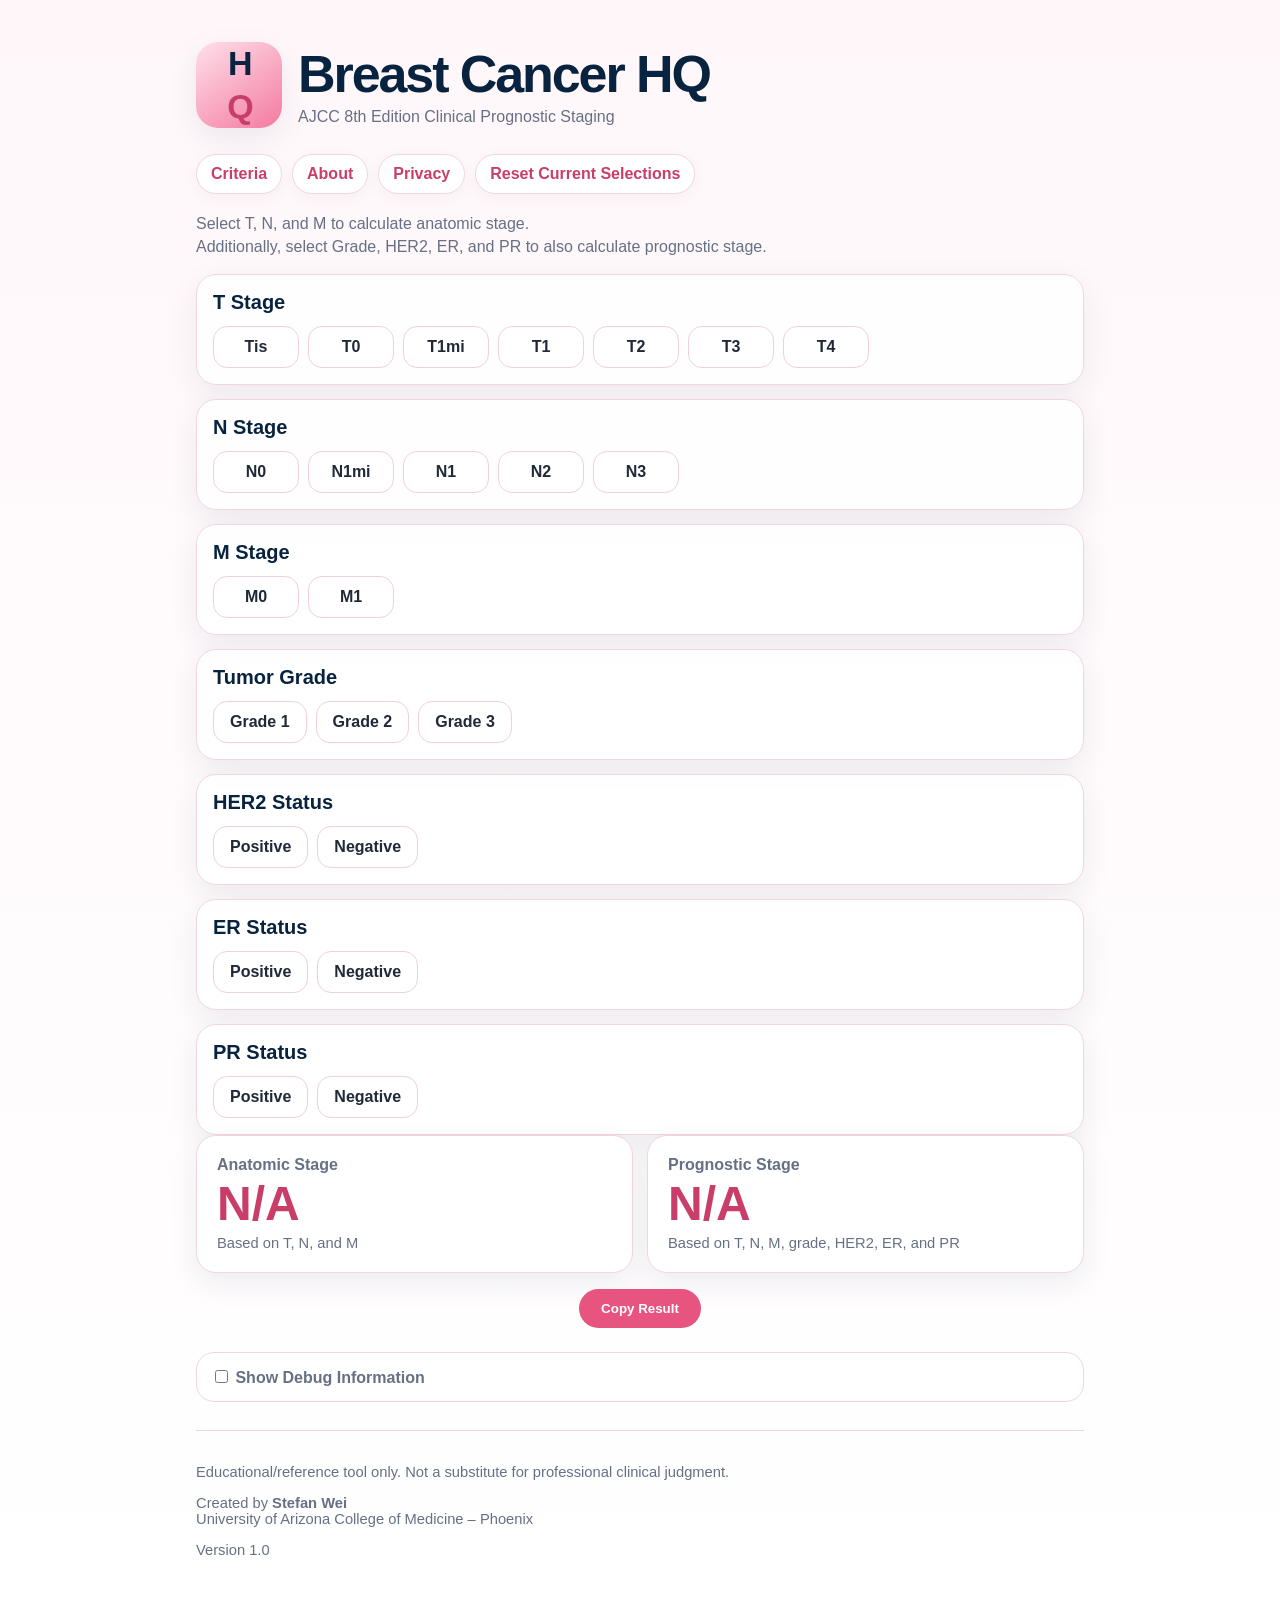
==== index.html @ 84e8aa9a "Update index.html" ====
<!-- redeploy -->
<!doctype html>
<html lang="en">
<head>
  <meta charset="utf-8" />
  <meta name="viewport" content="width=device-width, initial-scale=1" />
  <title>Breast Cancer HQ</title>
  <link rel="stylesheet" href="styles.css" />
</head>
<body>
  <main class="app">
    <header class="hero">
      <div class="logo-mark">H<span>Q</span></div>
      <div>
        <h1>Breast Cancer HQ</h1>
        <p>AJCC 8th Edition Clinical Prognostic Staging</p>
      </div>
    </header>

    <nav class="top-actions">
      <a href="criteria.html">Criteria</a>
      <a href="about.html">About</a>
      <a href="privacy.html">Privacy</a>
      <button id="resetBtn" type="button">Reset Current Selections</button>
    </nav>

    <p id="helperText" class="helper">
      Select T, N, and M to calculate anatomic stage.<br>
      Additionally, select Grade, HER2, ER, and PR to also calculate prognostic stage.
    </p>

    <section id="controls" class="controls"></section>

      <section class="results">
      <article class="result-card">
        <p>Anatomic Stage</p>
        <h2 id="anatomicResult">N/A</h2>
        <span>Based on T, N, and M</span>
      </article>

      <article class="result-card">
        <p>Prognostic Stage</p>
        <h2 id="prognosticResult">N/A</h2>
        <span>Based on T, N, M, grade, HER2, ER, and PR</span>
      </article>
    </section>

    <div class="result-actions">
      <button id="copyBtn" class="copy-button">
        Copy Result
      </button>
    </div>

    <section class="debug">
      <label>
        <input id="debugToggle" type="checkbox" />
        Show Debug Information
      </label>
      <pre id="debugBox" hidden></pre>
    </section>

    <footer>
      <p>Educational/reference tool only. Not a substitute for professional clinical judgment.</p>
      <p>Created by <strong>Stefan Wei</strong><br>University of Arizona College of Medicine – Phoenix</p>
      <p>Version 1.0</p>
    </footer>
  </main>

  <script src="app.js"></script>
</body>
</html>
---- styles.css ----
* {
  box-sizing: border-box;
}

:root {
  --navy: #08233f;
  --pink: #e75480;
  --pink-dark: #c93e68;
  --bg: #fff7fa;
  --card: #ffffff;
  --muted: #667085;
  --border: #f1d6df;
  --shadow: 0 10px 30px rgba(8, 35, 63, 0.08);
}

body {
  margin: 0;
  font-family: -apple-system, BlinkMacSystemFont, "Segoe UI", Roboto, Helvetica, Arial, sans-serif;
  background: linear-gradient(180deg, #fff7fa 0%, #ffffff 100%);
  color: var(--navy);
}

.app {
  max-width: 920px;
  margin: 0 auto;
  padding: 24px 16px 48px;
}

.hero {
  display: flex;
  align-items: center;
  gap: 16px;
  padding: 18px 0 12px;
}

.logo-mark {
  width: 86px;
  height: 86px;
  border-radius: 22px;
  background: linear-gradient(145deg, #ffe0ea, #f37aa0);
  display: grid;
  place-items: center;
  font-size: 34px;
  font-weight: 900;
  letter-spacing: -0.08em;
  color: var(--navy);
  box-shadow: var(--shadow);
}

.logo-mark span {
  color: var(--pink-dark);
}

h1 {
  margin: 0;
  font-size: clamp(2rem, 5vw, 3.25rem);
  letter-spacing: -0.04em;
}

.hero p {
  margin: 4px 0 0;
  color: var(--muted);
  font-size: 1rem;
}

.top-actions {
  display: flex;
  gap: 10px;
  flex-wrap: wrap;
  margin: 14px 0 18px;
}

.top-actions a,
.top-actions button {
  border: 1px solid var(--border);
  background: var(--card);
  color: var(--pink-dark);
  border-radius: 999px;
  padding: 10px 14px;
  font-weight: 700;
  font-size: 1rem;
  text-decoration: none;
  cursor: pointer;
  box-shadow: 0 4px 16px rgba(8, 35, 63, 0.04);
}

.results {
  display: grid;
  grid-template-columns: repeat(2, minmax(0, 1fr));
  gap: 14px;
  margin-bottom: 12px;
}

.result-card {
  background: var(--card);
  border: 1px solid var(--border);
  border-radius: 20px;
  padding: 20px;
  box-shadow: var(--shadow);
}

.result-card p {
  margin: 0;
  color: var(--muted);
  font-weight: 700;
}

.result-card h2 {
  margin: 6px 0;
  font-size: 3rem;
  color: var(--pink-dark);
  line-height: 1;
}

.result-card span {
  color: var(--muted);
  font-size: 0.92rem;
}

.helper {
  color: var(--muted);
  line-height: 1.45;
}

.controls {
  display: grid;
  gap: 14px;
}

.section-card {
  background: rgba(255,255,255,0.92);
  border: 1px solid var(--border);
  border-radius: 20px;
  padding: 16px;
  box-shadow: var(--shadow);
}

.section-card h3 {
  margin: 0 0 12px;
  font-size: 1.25rem;
}

.button-row {
  display: flex;
  flex-wrap: wrap;
  gap: 9px;
}

.choice {
  border: 1px solid #efd1db;
  background: #fff;
  color: #1f2937;
  border-radius: 14px;
  padding: 11px 16px;
  font-size: 1rem;
  font-weight: 700;
  cursor: pointer;
  min-width: 86px;
}

.choice.selected {
  background: linear-gradient(135deg, var(--pink), #f0799f);
  border-color: var(--pink);
  color: white;
}

.debug {
  margin-top: 18px;
  background: var(--card);
  border: 1px solid var(--border);
  border-radius: 18px;
  padding: 14px;
}

.debug label {
  font-weight: 700;
  color: var(--muted);
}

pre {
  white-space: pre-wrap;
  background: #0b1220;
  color: #e5e7eb;
  border-radius: 14px;
  padding: 14px;
  overflow: auto;
}

footer {
  border-top: 1px solid var(--border);
  margin-top: 28px;
  padding-top: 18px;
  color: var(--muted);
  font-size: 0.92rem;
}

.content-page {
  background: var(--card);
  border: 1px solid var(--border);
  border-radius: 22px;
  padding: 22px;
  box-shadow: var(--shadow);
}

.content-page h2 {
  margin-top: 24px;
}

.definition {
  padding: 14px;
  border-radius: 16px;
  background: #fff7fa;
  border: 1px solid var(--border);
  margin: 10px 0;
}

.definition strong {
  display: block;
  margin-bottom: 4px;
}

@media (max-width: 700px) {
  .results {
    grid-template-columns: 1fr;
  }

  .hero {
    align-items: flex-start;
  }

  .logo-mark {
    width: 72px;
    height: 72px;
    font-size: 28px;
  }

  .result-card h2 {
    font-size: 2.6rem;
  }
}

.result-actions {
  display: flex;
  justify-content: center;
  margin-top: 16px;
  margin-bottom: 24px;
}

.copy-button {
  border: none;
  background: var(--pink);
  color: white;
  font-weight: 700;
  border-radius: 999px;
  padding: 12px 22px;
  cursor: pointer;
}

.copy-button:hover {
  background: var(--pink-dark);
}
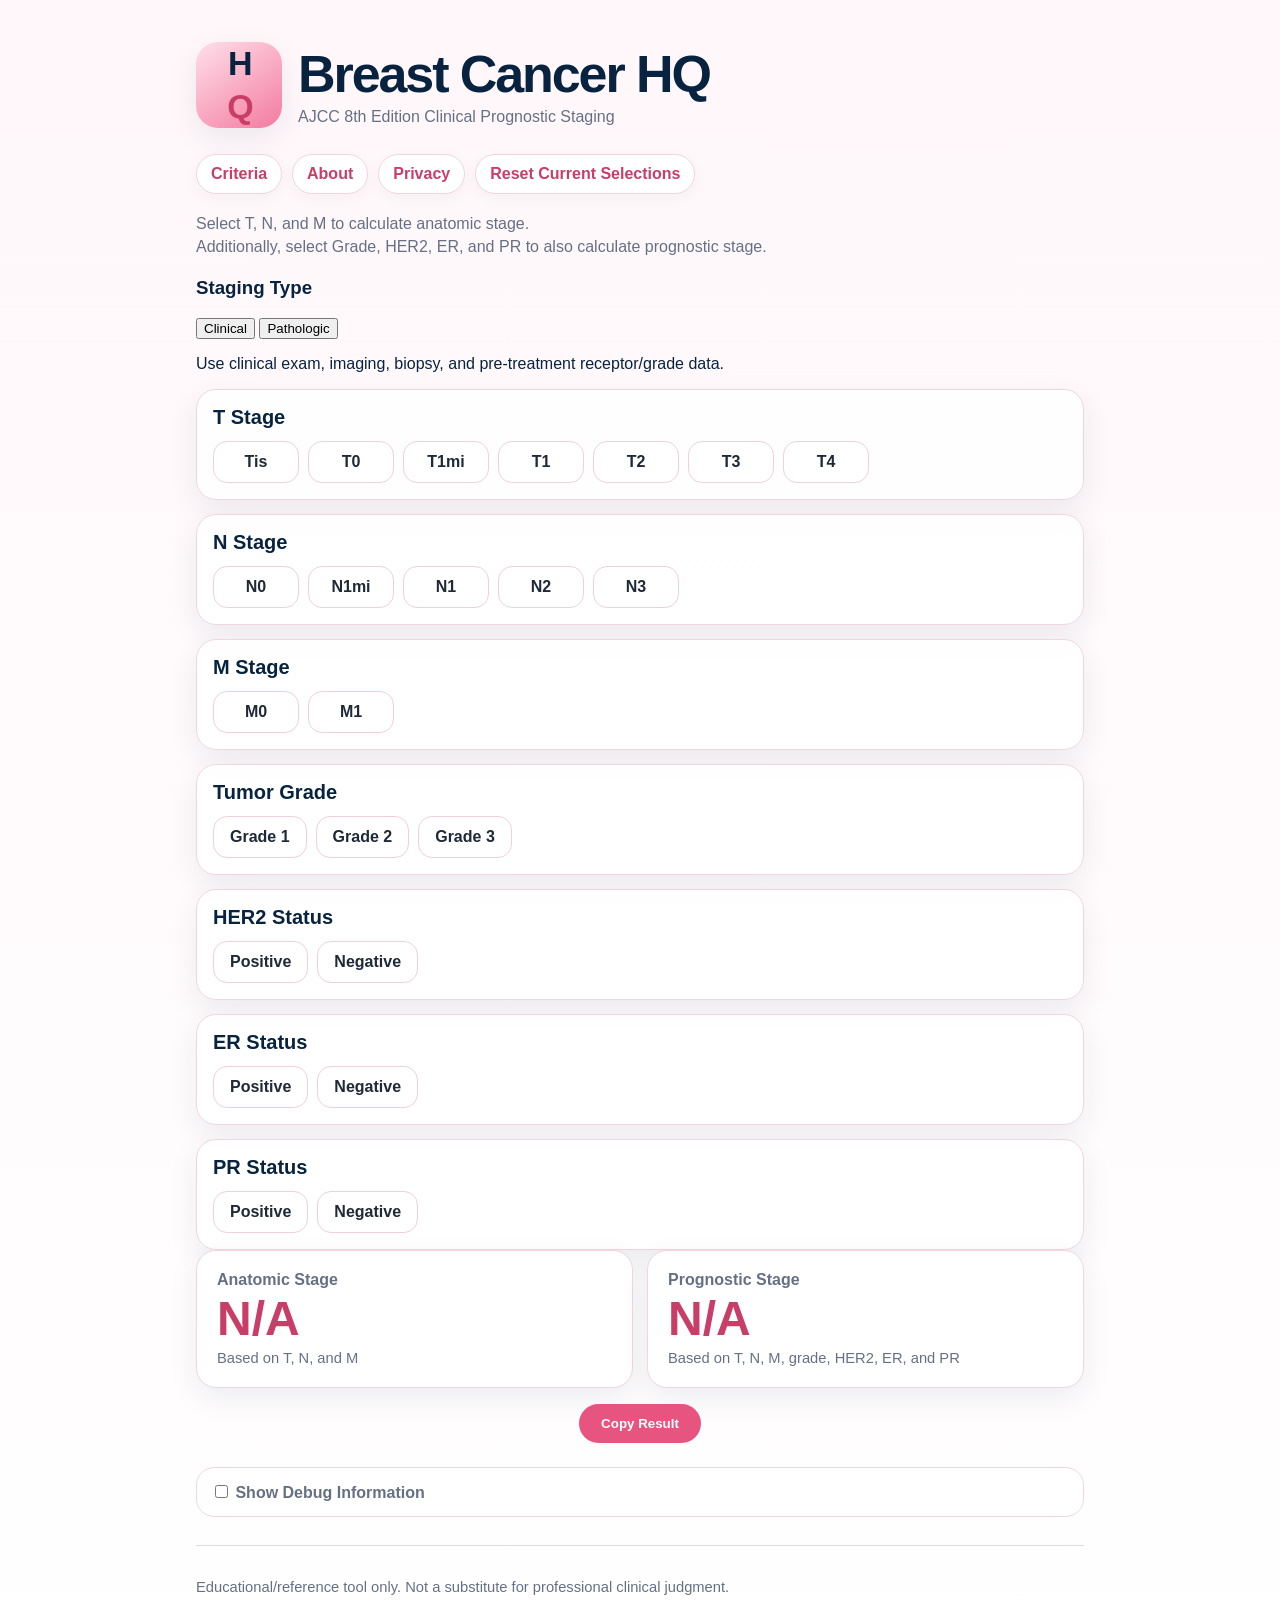
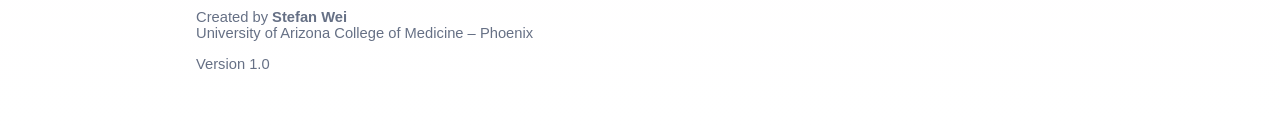
==== commit e6d24f70: "Update index.html" ====
--- a/index.html
+++ b/index.html
@@ -28,6 +28,24 @@
       Select T, N, and M to calculate anatomic stage.<br>
       Additionally, select Grade, HER2, ER, and PR to also calculate prognostic stage.
     </p>
+
+    <section class="stage-mode-card">
+      <h3>Staging Type</h3>
+
+      <div class="mode-toggle">
+        <button id="clinicalMode" class="mode-btn selected">
+          Clinical
+        </button>
+
+        <button id="pathologicMode" class="mode-btn">
+          Pathologic
+        </button>
+      </div>
+
+      <p id="modeDescription">
+        Use clinical exam, imaging, biopsy, and pre-treatment receptor/grade data.
+      </p>
+    </section>
 
     <section id="controls" class="controls"></section>
 
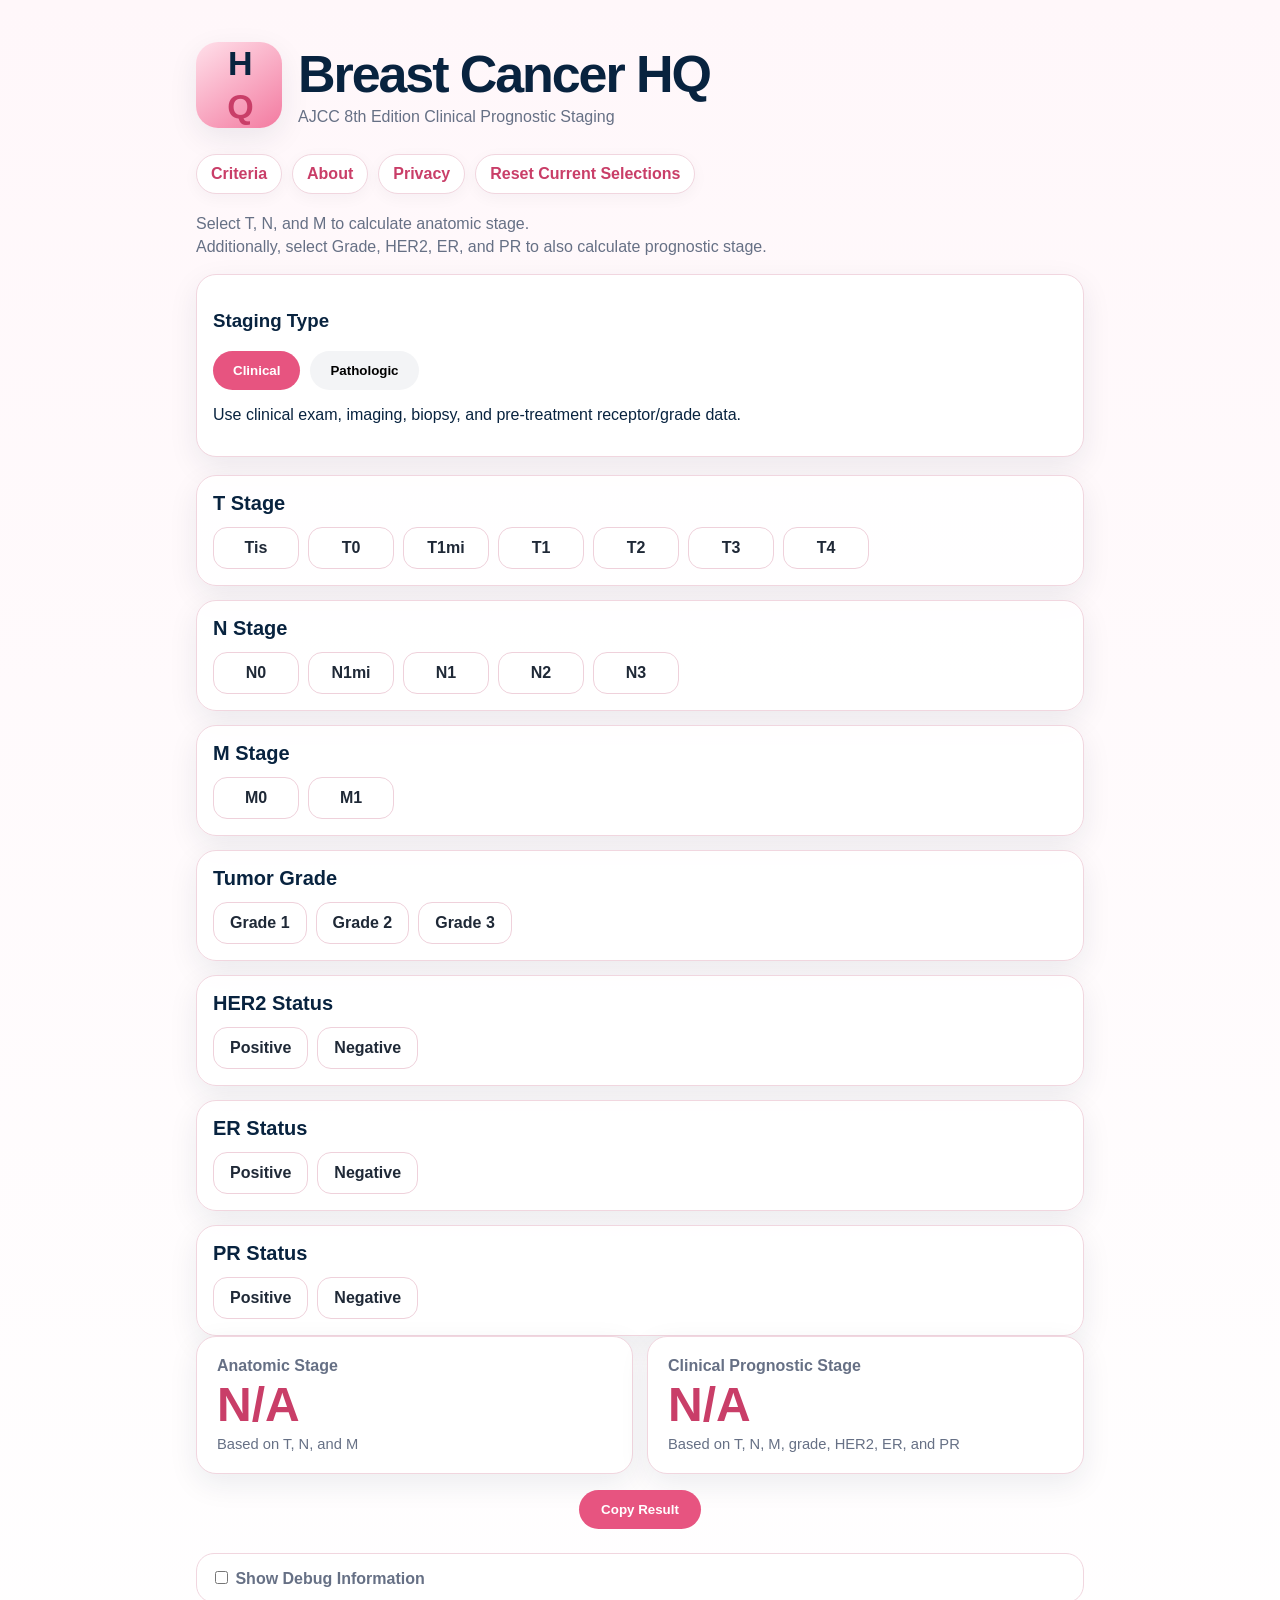
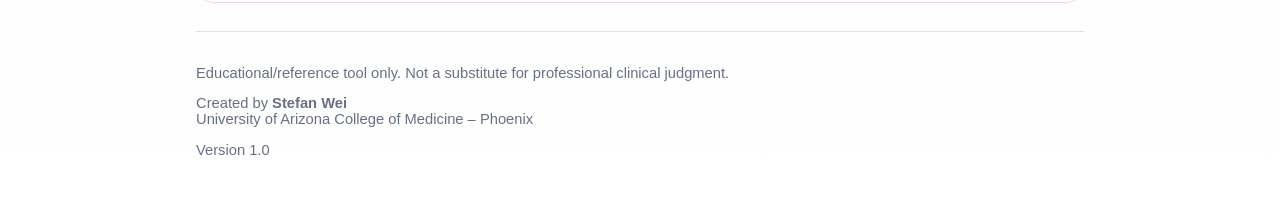
==== commit ca6c7deb: "Update index.html" ====
--- a/index.html
+++ b/index.html
@@ -57,7 +57,9 @@
       </article>
 
       <article class="result-card">
-        <p>Prognostic Stage</p>
+        <p id="prognosticTitle">
+          Clinical Prognostic Stage
+        </p>
         <h2 id="prognosticResult">N/A</h2>
         <span>Based on T, N, M, grade, HER2, ER, and PR</span>
       </article>
--- a/styles.css
+++ b/styles.css
@@ -259,3 +259,32 @@
 .copy-button:hover {
   background: var(--pink-dark);
 }
+
+.stage-mode-card {
+  background: white;
+  border: 1px solid var(--border);
+  border-radius: 20px;
+  padding: 16px;
+  margin-bottom: 18px;
+  box-shadow: var(--shadow);
+}
+
+.mode-toggle {
+  display: flex;
+  gap: 10px;
+  margin-top: 10px;
+}
+
+.mode-btn {
+  border: none;
+  padding: 12px 20px;
+  border-radius: 999px;
+  cursor: pointer;
+  font-weight: 700;
+  background: #f3f4f6;
+}
+
+.mode-btn.selected {
+  background: var(--pink);
+  color: white;
+}
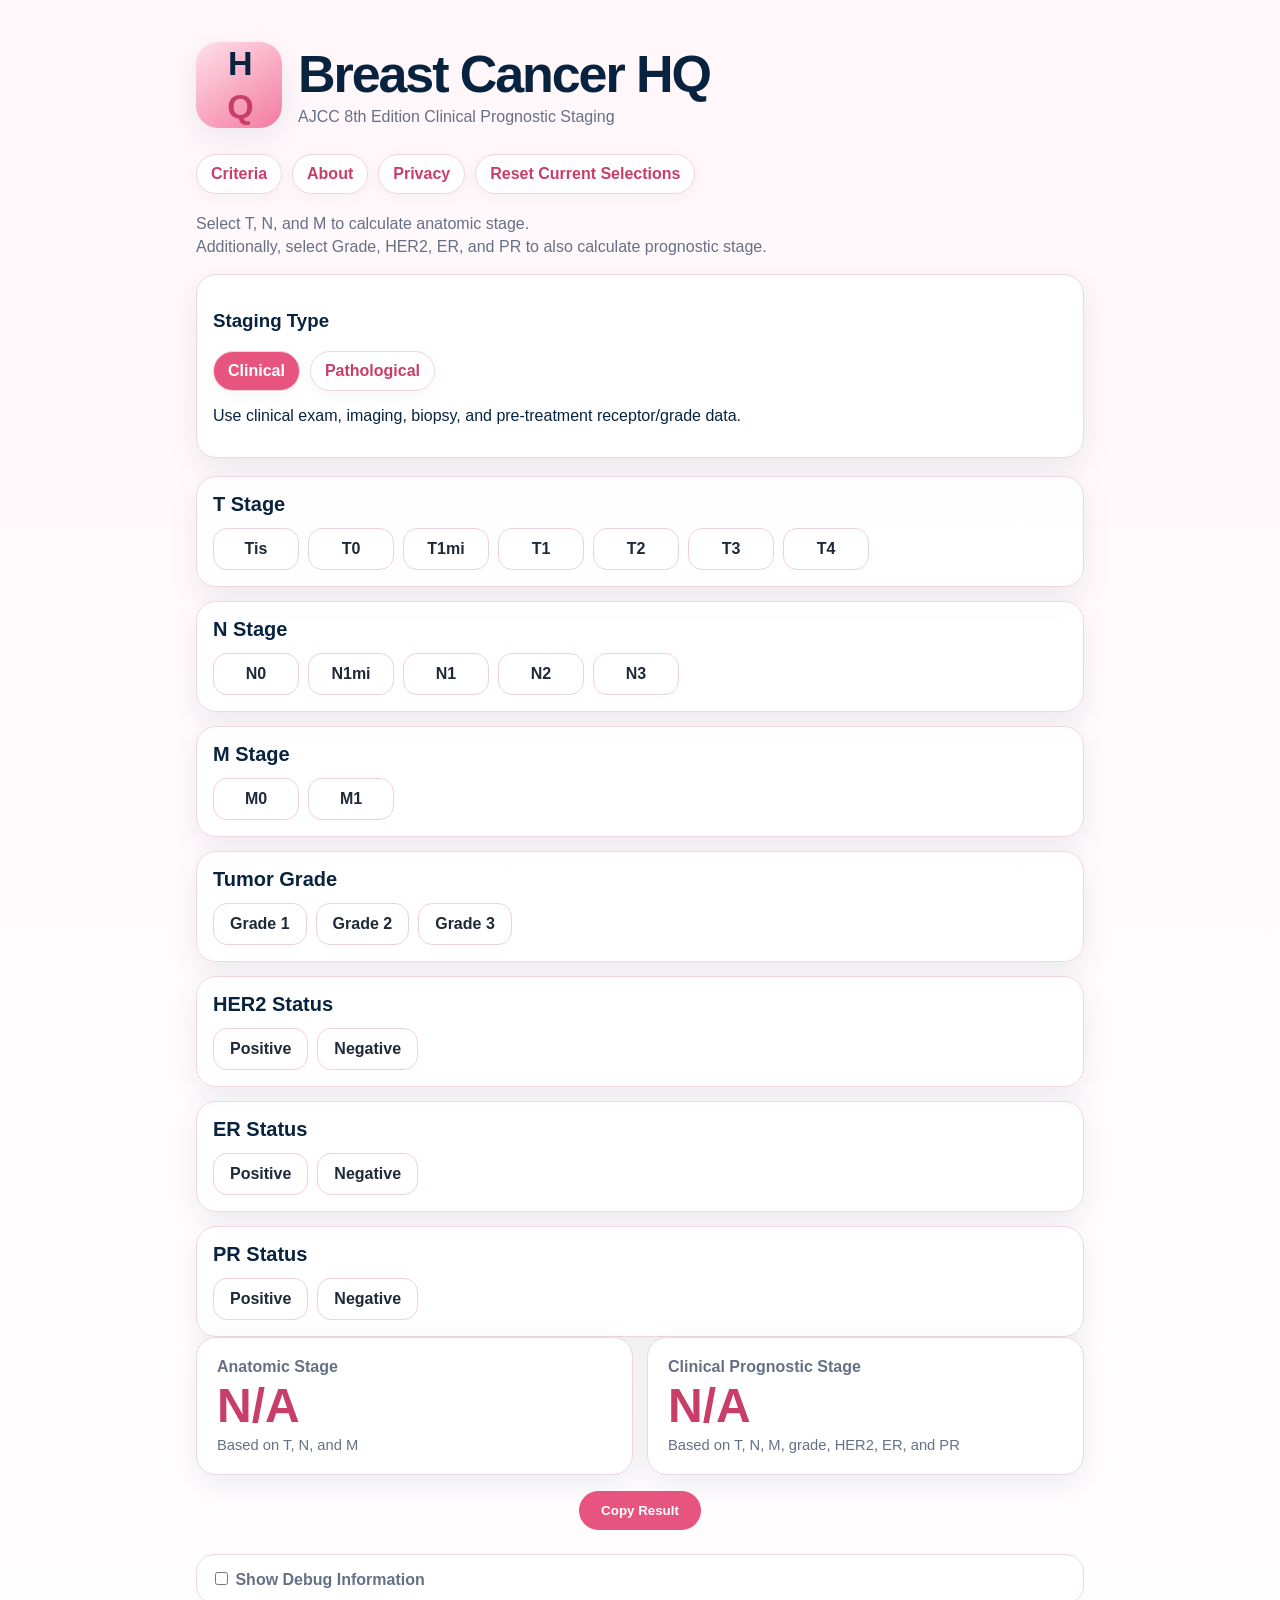
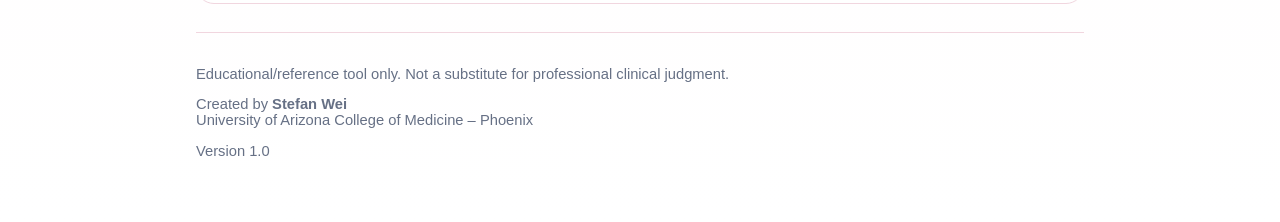
==== commit 73b02bc2: "Update index.html" ====
--- a/index.html
+++ b/index.html
@@ -38,7 +38,7 @@
         </button>
 
         <button id="pathologicMode" class="mode-btn">
-          Pathologic
+          Pathological
         </button>
       </div>
 
--- a/styles.css
+++ b/styles.css
@@ -276,12 +276,15 @@
 }
 
 .mode-btn {
-  border: none;
-  padding: 12px 20px;
+  border: 1px solid var(--border);
+  background: var(--card);
+  color: var(--pink-dark);
   border-radius: 999px;
-  cursor: pointer;
-  font-weight: 700;
-  background: #f3f4f6;
+  padding: 10px 14px;
+  font-weight: 700;
+  font-size: 1rem;
+  cursor: pointer;
+  box-shadow: 0 4px 16px rgba(8, 35, 63, 0.04);
 }
 
 .mode-btn.selected {
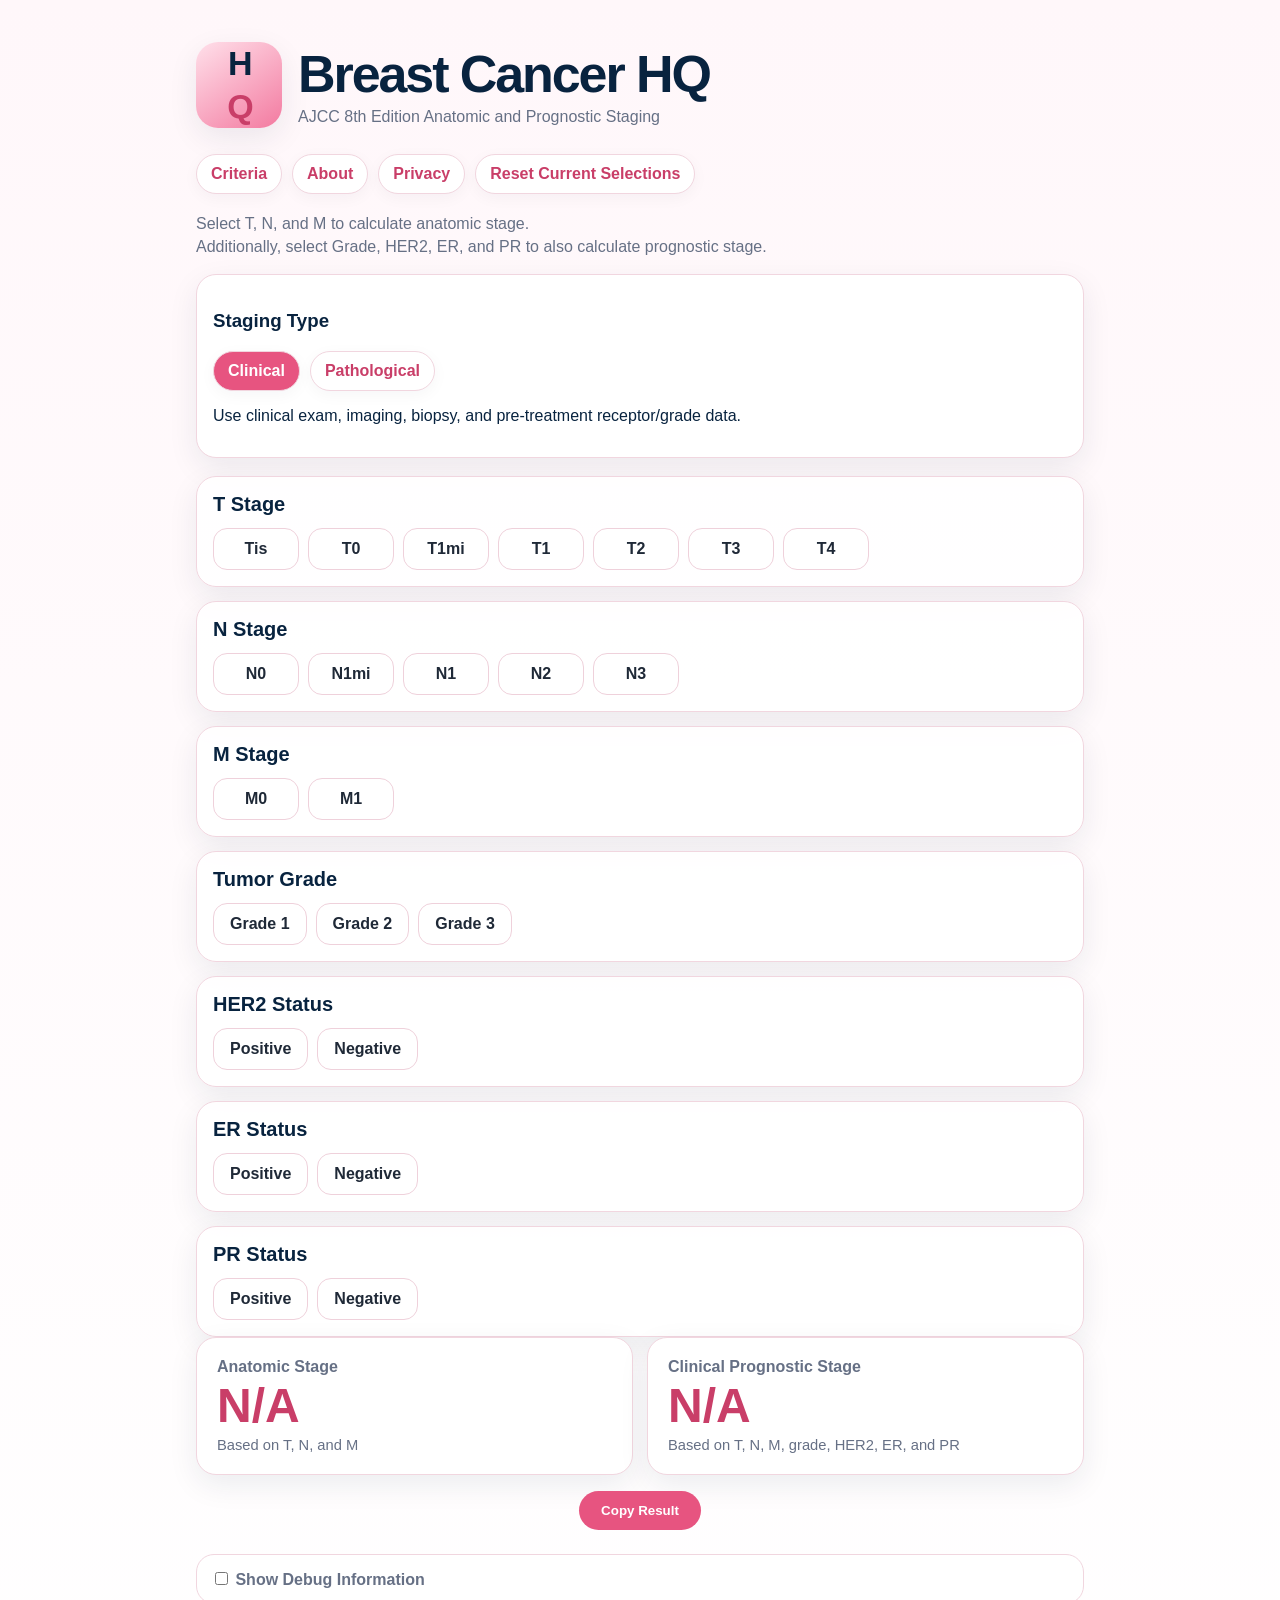
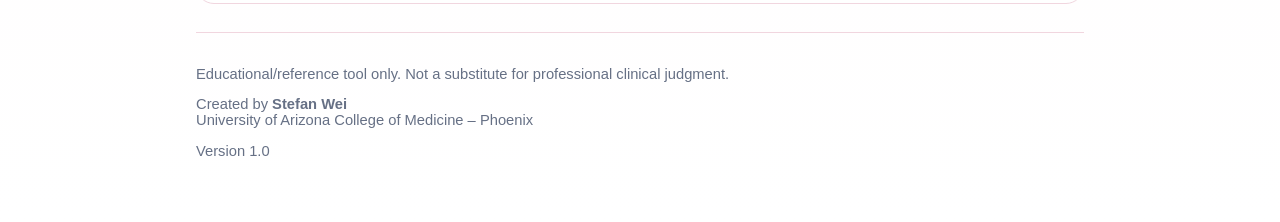
==== commit 56982466: "Update index.html" ====
--- a/index.html
+++ b/index.html
@@ -13,7 +13,7 @@
       <div class="logo-mark">H<span>Q</span></div>
       <div>
         <h1>Breast Cancer HQ</h1>
-        <p>AJCC 8th Edition Clinical Prognostic Staging</p>
+        <p>AJCC 8th Edition Anatomic and Prognostic Staging</p>
       </div>
     </header>
 
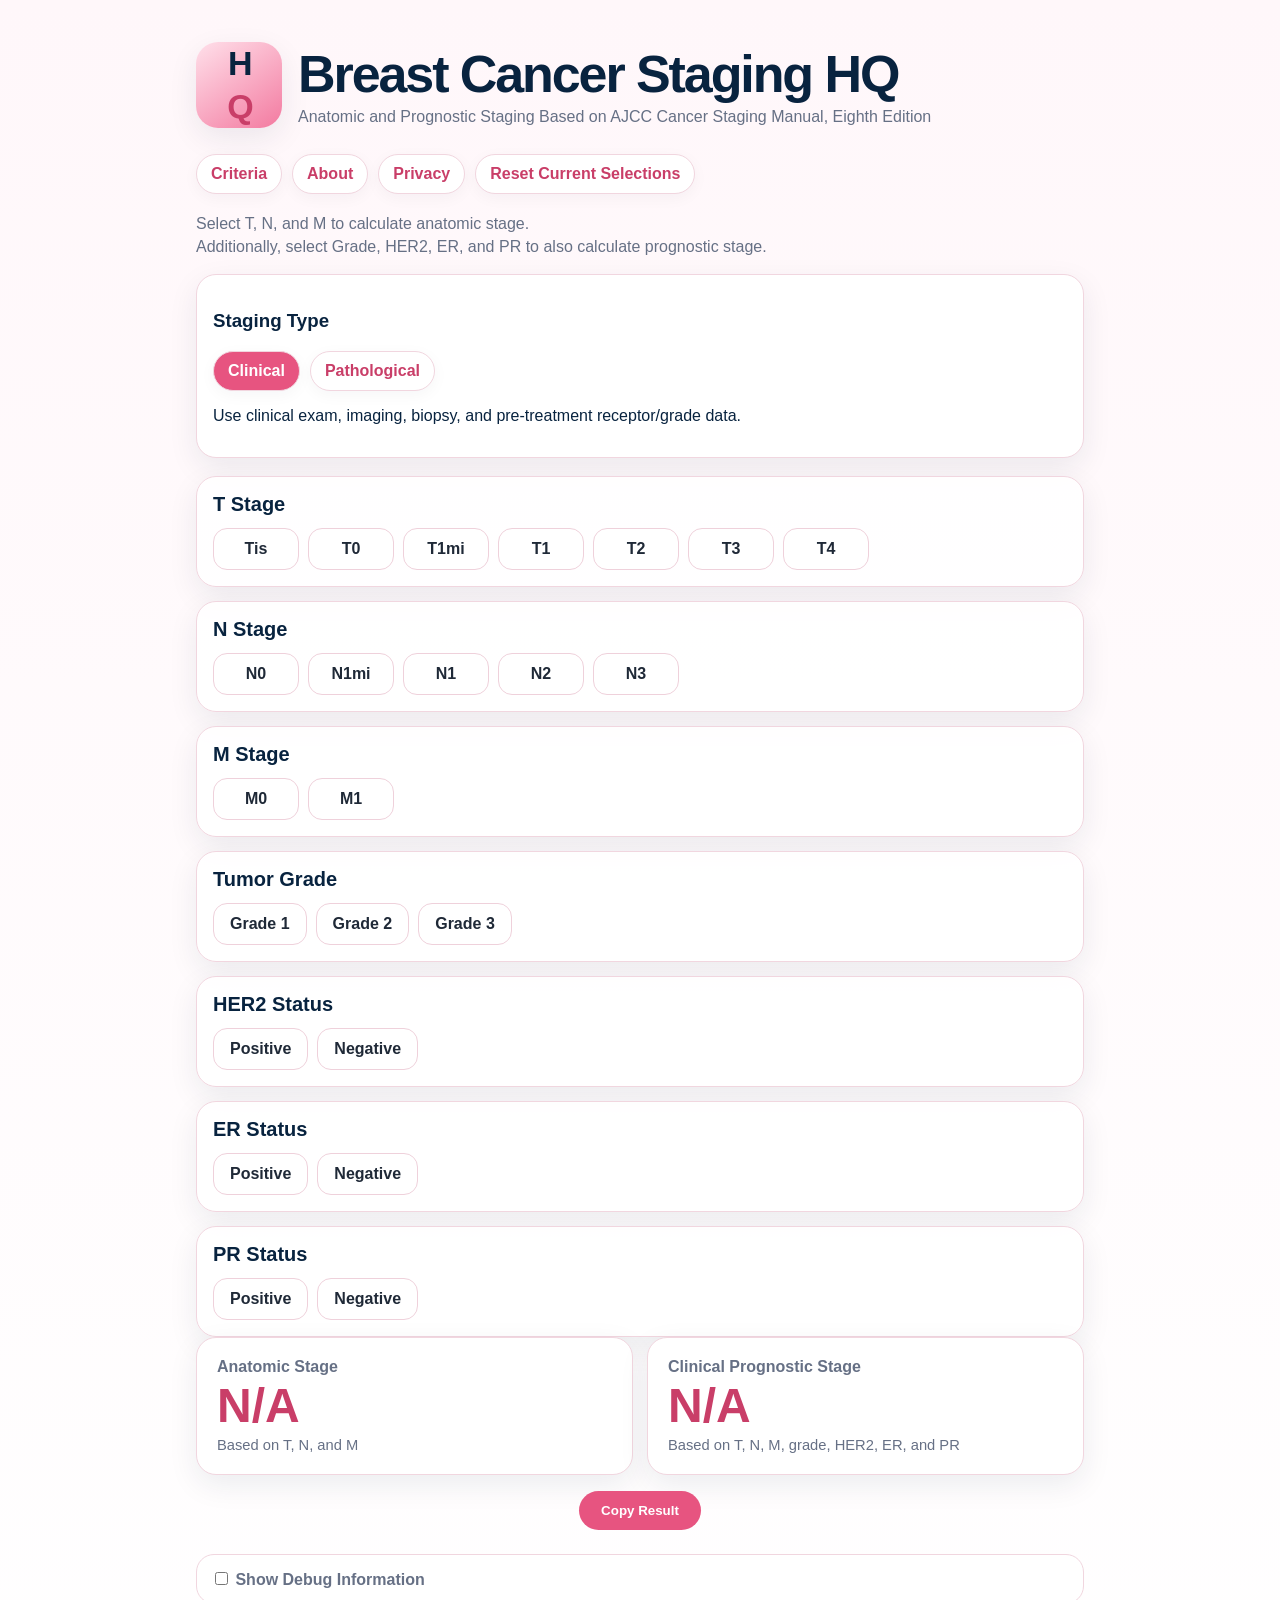
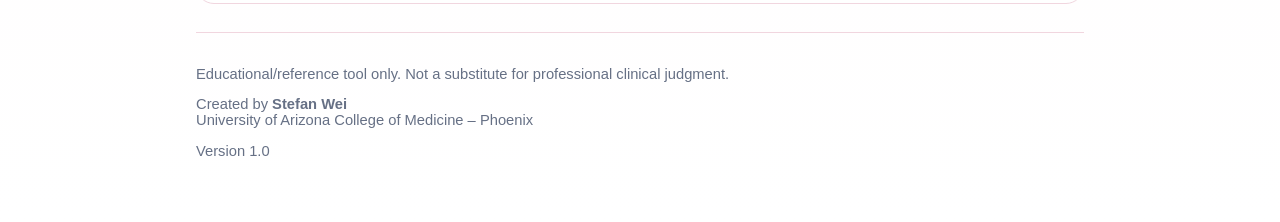
==== commit d9ce8672: "Update index.html" ====
--- a/index.html
+++ b/index.html
@@ -4,7 +4,7 @@
 <head>
   <meta charset="utf-8" />
   <meta name="viewport" content="width=device-width, initial-scale=1" />
-  <title>Breast Cancer HQ</title>
+  <title>Breast Cancer Staging HQ</title>
   <link rel="stylesheet" href="styles.css" />
 </head>
 <body>
@@ -12,8 +12,8 @@
     <header class="hero">
       <div class="logo-mark">H<span>Q</span></div>
       <div>
-        <h1>Breast Cancer HQ</h1>
-        <p>AJCC 8th Edition Anatomic and Prognostic Staging</p>
+        <h1>Breast Cancer Staging HQ</h1>
+        <p>Anatomic and Prognostic Staging Based on AJCC Cancer Staging Manual, Eighth Edition</p>
       </div>
     </header>
 
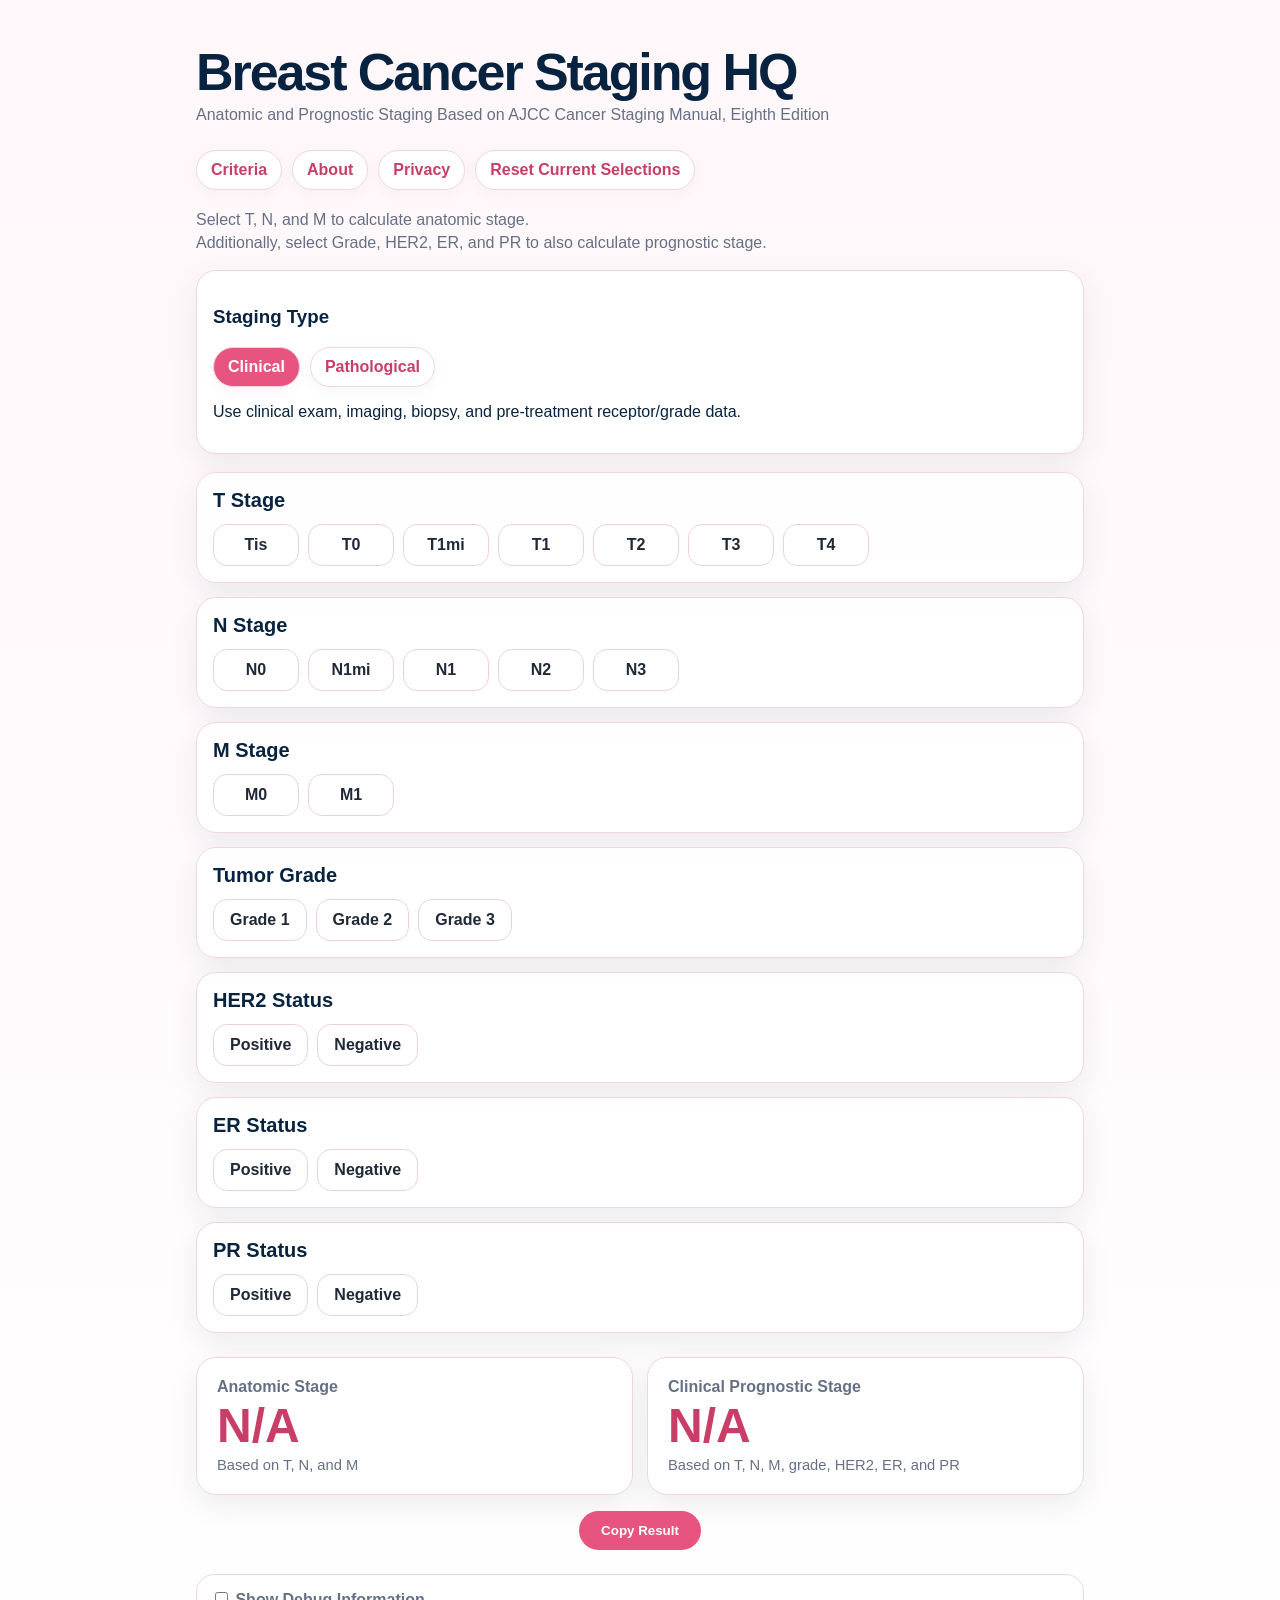
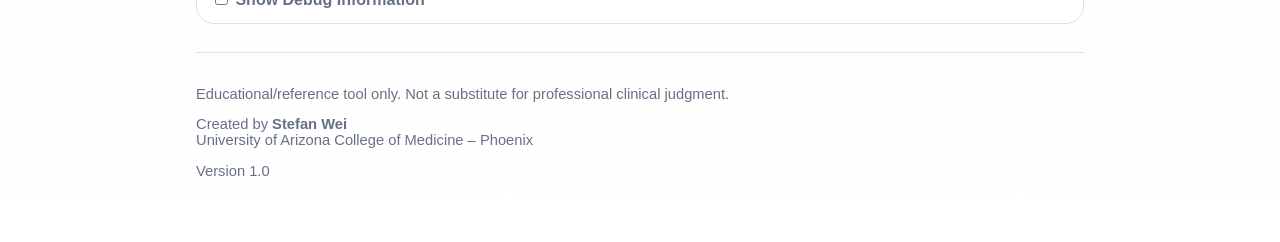
==== commit 67fbbd04: "Update index.html" ====
--- a/index.html
+++ b/index.html
@@ -10,7 +10,6 @@
 <body>
   <main class="app">
     <header class="hero">
-      <div class="logo-mark">H<span>Q</span></div>
       <div>
         <h1>Breast Cancer Staging HQ</h1>
         <p>Anatomic and Prognostic Staging Based on AJCC Cancer Staging Manual, Eighth Edition</p>
--- a/styles.css
+++ b/styles.css
@@ -88,6 +88,7 @@
   display: grid;
   grid-template-columns: repeat(2, minmax(0, 1fr));
   gap: 14px;
+  margin-top: 24px;
   margin-bottom: 12px;
 }
 
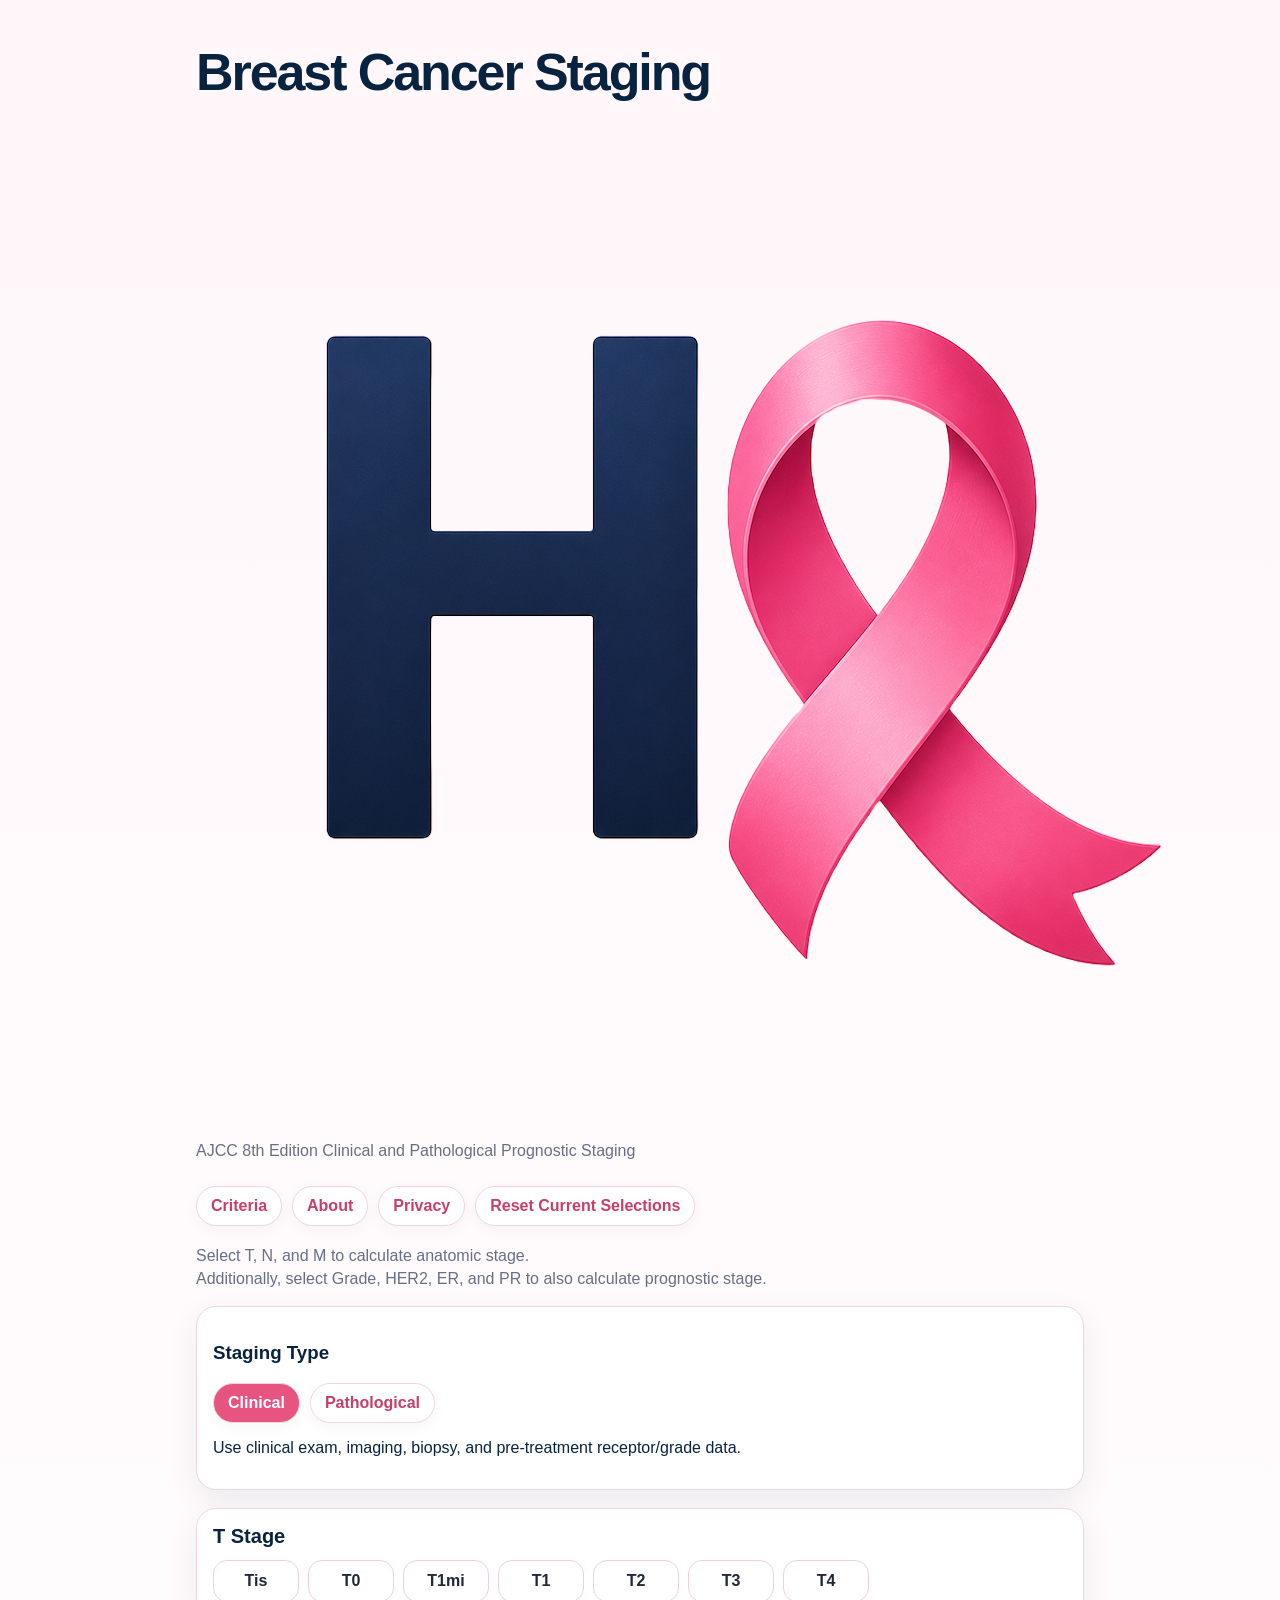
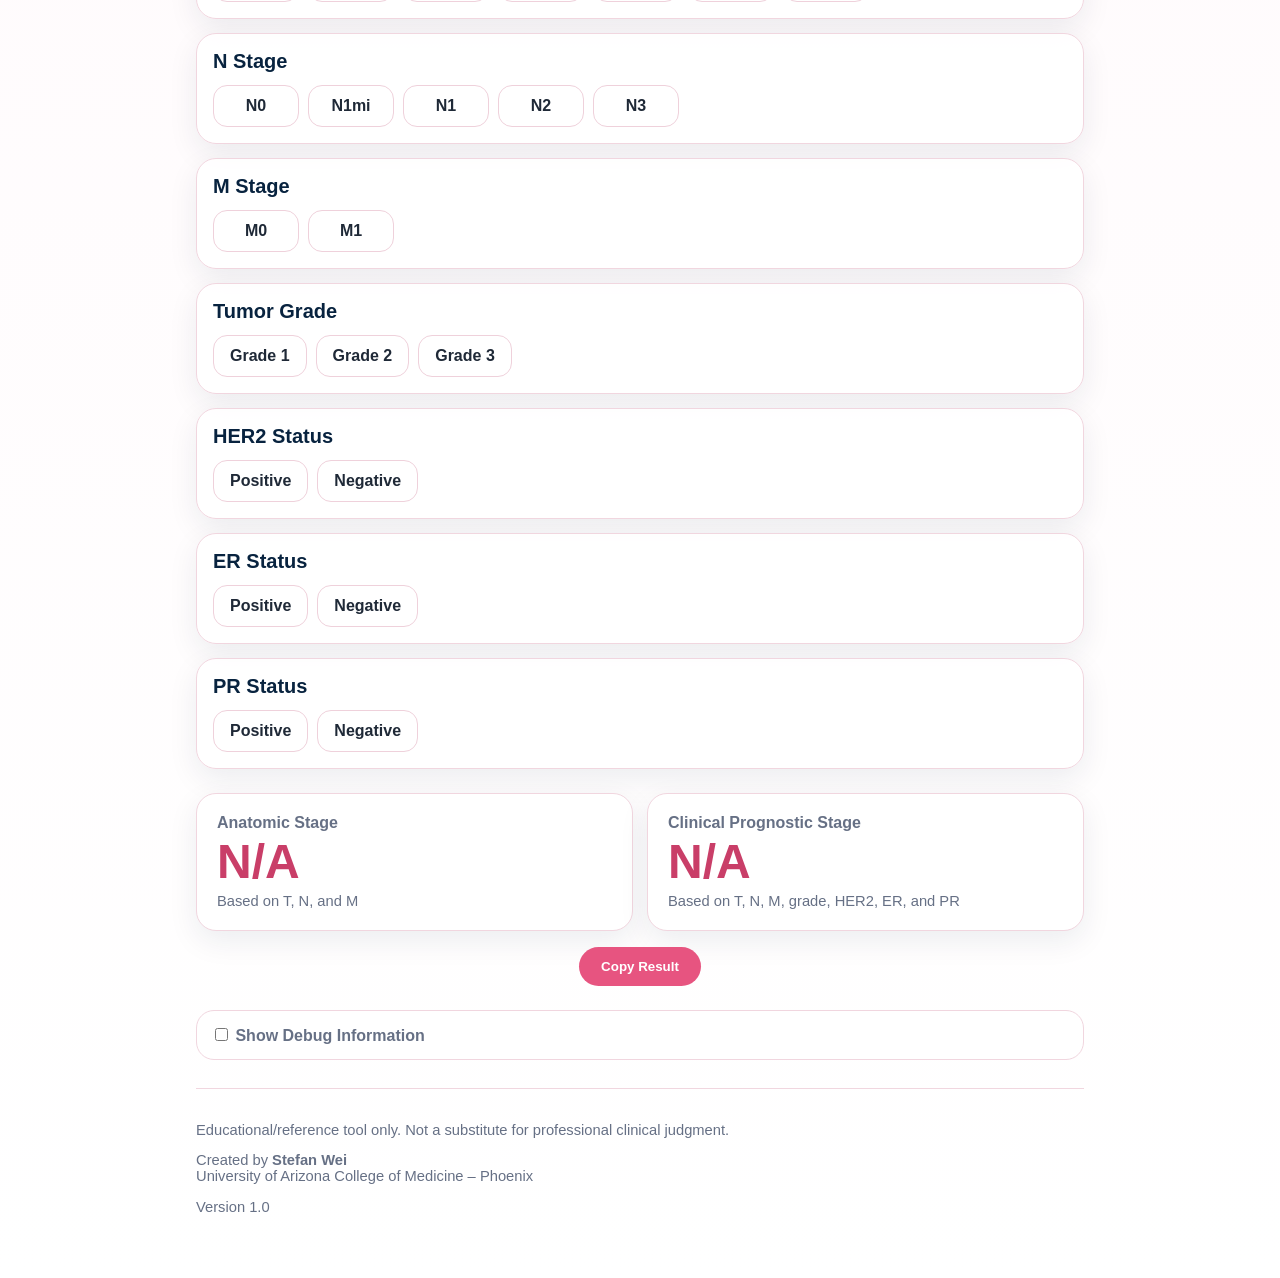
==== commit e2131dc1: "Update index.html" ====
--- a/index.html
+++ b/index.html
@@ -5,16 +5,30 @@
   <meta charset="utf-8" />
   <meta name="viewport" content="width=device-width, initial-scale=1" />
   <title>Breast Cancer Staging HQ</title>
+  <link rel="icon" type="image/png" href="hq.png">
   <link rel="stylesheet" href="styles.css" />
 </head>
 <body>
   <main class="app">
     <header class="hero">
-      <div>
-        <h1>Breast Cancer Staging HQ</h1>
-        <p>Anatomic and Prognostic Staging Based on AJCC Cancer Staging Manual, Eighth Edition</p>
-      </div>
-    </header>
+
+  <div>
+    <h1 class="title-row">
+      Breast Cancer Staging
+
+      <img
+        src="hq.png"
+        alt="HQ"
+        class="inline-logo"
+      >
+    </h1>
+
+    <p>
+      AJCC 8th Edition Clinical and Pathological Prognostic Staging
+    </p>
+  </div>
+
+</header>
 
     <nav class="top-actions">
       <a href="criteria.html">Criteria</a>
